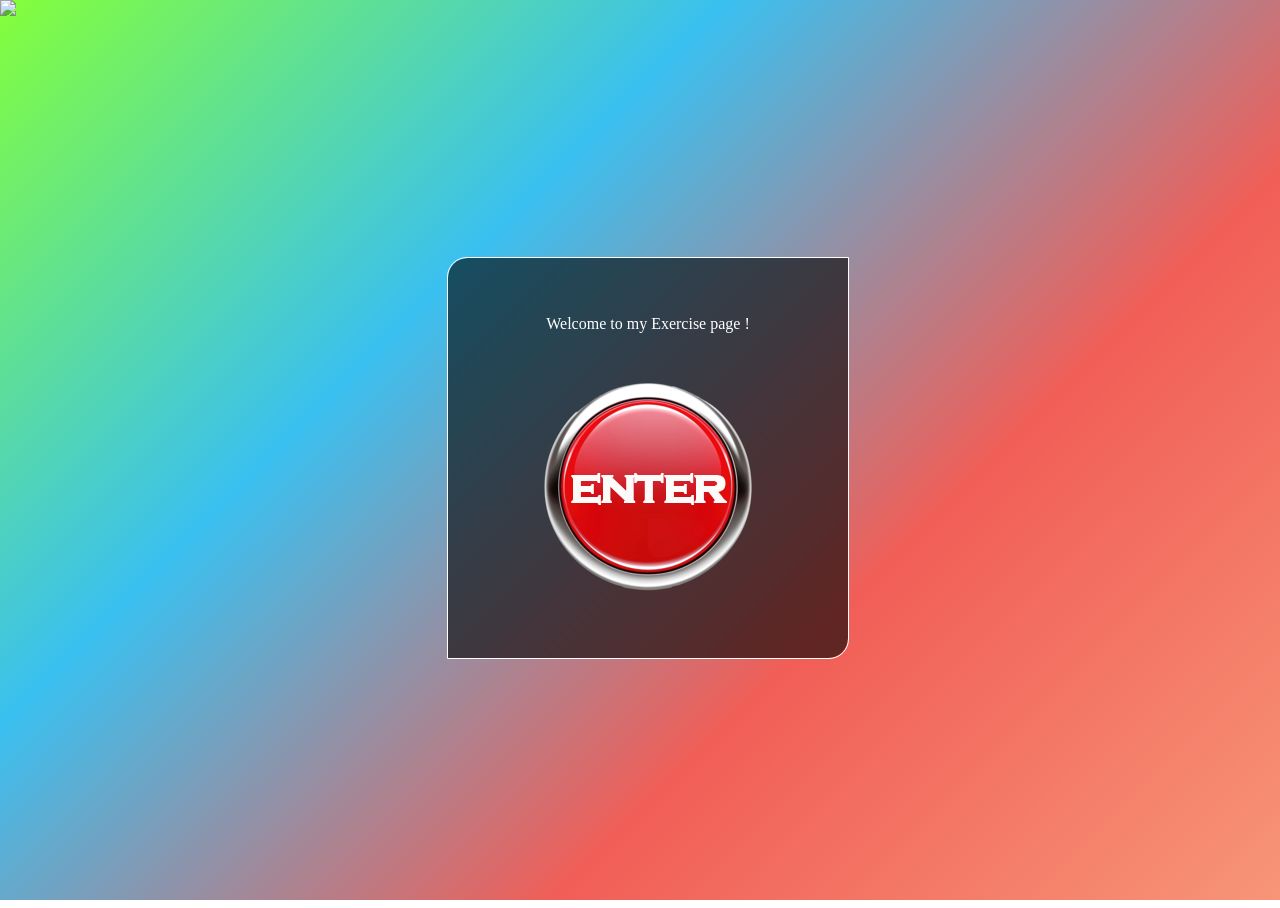
==== index.html @ cd5940e5 "Add files via upload" ====
<!doctype html>
<html>
<head>
	<link rel="icon" type="image/x-icon" href="images/inti_logo.png">
<meta charset="utf-8">
<title>Ex4</title>
<Style>
html, body {
  width: 100%;
  height:100%;
}

body {
    background: linear-gradient(-45deg, #F79577, #F15E57, #3AC0F0, #84FF3A);
    background-size: 400% 400%;
    animation: gradient 15s ease infinite;
}

@keyframes gradient {
    0% {
        background-position: 0% 50%;
    }
    50% {
        background-position: 100% 50%;
    }
    100% {
        background-position: 0% 50%;
    }
}
</Style>
	
<style>

*{ cursor: url("images/among us normal.cur"), default; }

</style>
	
<style>

.box {
    position: relative;
    width: 400px;
    height: 400px;
    background: transparent;
    border: 1px solid #fff;
    border-top-left-radius: 20px;
    border-bottom-right-radius: 20px;
}

.box:before {
    content: '';
    position: absolute;
    width: 100%;
    height: 100%;
    background: rgba(0,0,0,.6);
    border-top-left-radius: 20px;
    border-bottom-right-radius: 20px;
    z-index: -1;
}

.box #tbox1 {
    text-align: center;
    line-height: 100px;
    color: #fff;
}

</style>
	
<style>

body {

width: 100%;
height: 100vh;
background-size: cover;
background-position: center;
background-repeat: no-repeat;
display: flex;
justify-content: center;
align-items: center;

}

</style>
<script type="text/javascript">
function MM_preloadImages() { //v3.0
  var d=document; if(d.images){ if(!d.MM_p) d.MM_p=new Array();
    var i,j=d.MM_p.length,a=MM_preloadImages.arguments; for(i=0; i<a.length; i++)
    if (a[i].indexOf("#")!=0){ d.MM_p[j]=new Image; d.MM_p[j++].src=a[i];}}
}

function MM_swapImgRestore() { //v3.0
  var i,x,a=document.MM_sr; for(i=0;a&&i<a.length&&(x=a[i])&&x.oSrc;i++) x.src=x.oSrc;
}

function MM_findObj(n, d) { //v4.01
  var p,i,x;  if(!d) d=document; if((p=n.indexOf("?"))>0&&parent.frames.length) {
    d=parent.frames[n.substring(p+1)].document; n=n.substring(0,p);}
  if(!(x=d[n])&&d.all) x=d.all[n]; for (i=0;!x&&i<d.forms.length;i++) x=d.forms[i][n];
  for(i=0;!x&&d.layers&&i<d.layers.length;i++) x=MM_findObj(n,d.layers[i].document);
  if(!x && d.getElementById) x=d.getElementById(n); return x;
}

function MM_swapImage() { //v3.0
  var i,j=0,x,a=MM_swapImage.arguments; document.MM_sr=new Array; for(i=0;i<(a.length-2);i+=3)
   if ((x=MM_findObj(a[i]))!=null){document.MM_sr[j++]=x; if(!x.oSrc) x.oSrc=x.src; x.src=a[i+2];}
}
function MM_openBrWindow(theURL,winName,features) { //v2.0
  window.open(theURL,winName,features);
}
</script>
</head>

<body onLoad="MM_preloadImages('images/p2.png')">
	
<script language="JavaScript1.2">

var trailLength = 8 // The length of trail (8 by default; put more for longer "tail")
var path = "images/inti_logo.png" // URL of your image

var standardbody=(document.compatMode=="CSS1Compat")? document.documentElement : document.body //create reference to common "body" across doctypes
var i,d = 0

function initTrail() { // prepares the script
  images = new Array() // prepare the image array
  for (i = 0; i < parseInt(trailLength); i++) {
    images[i] = new Image()
    images[i].src = path // i am still confused with js & css
  }
  storage = new Array() // prepare the storage for the coordinates
  for (i = 0; i < images.length*3; i++) {
    storage[i] = 0
  }
  for (i = 0; i < images.length; i++) { // make divs for IE and layers for Navigator
    document.write('<div id="obj' + i + '" style="position: absolute; z-Index: 100; height: 0; width: 0"><img src="' + images[i].src + '"></div>')
  }
  trail()
}
function trail() { // trailing function
  for (i = 0; i < images.length; i++) { // for every div/layer
    document.getElementById("obj" + i).style.top = storage[d]+'px' // the Y-coordinate
    document.getElementById("obj" + i).style.left = + storage[d+1]+'px' // the X-coordinate
    d = d+2
  }
  for (i = storage.length; i >= 2; i--) { // save the coordinate for the div/layer that's behind
    storage[i] = storage[i-2]
  }
  d = 0 // reset for future use
  var timer = setTimeout("trail()",10) // call recursively 
}
function processEvent(e) { // catches and processes the mousemove event 
  if (window.event) { // for IE
    storage[0] = window.event.y+standardbody.scrollTop+10
    storage[1] = window.event.x+standardbody.scrollLeft+10
  } else {
    storage[0] = e.pageY+12
    storage[1] = e.pageX+12
  }
}

  initTrail() 
  document.onmousemove = processEvent // start capturing

//-->
</script>

	<div class="box">
<p id="tbox1"> Welcome to my Exercise page  !<img src="images/pl1.png" alt="" width="228" height="228" id="Image1" onClick="MM_openBrWindow('../ex1/Hi.htm','','width=2000,height=1000')" onMouseOver="MM_swapImage('Image1','','images/p2.png',1)" onMouseOut="MM_swapImgRestore()"/></p>
</div>
	
</body>
</html>
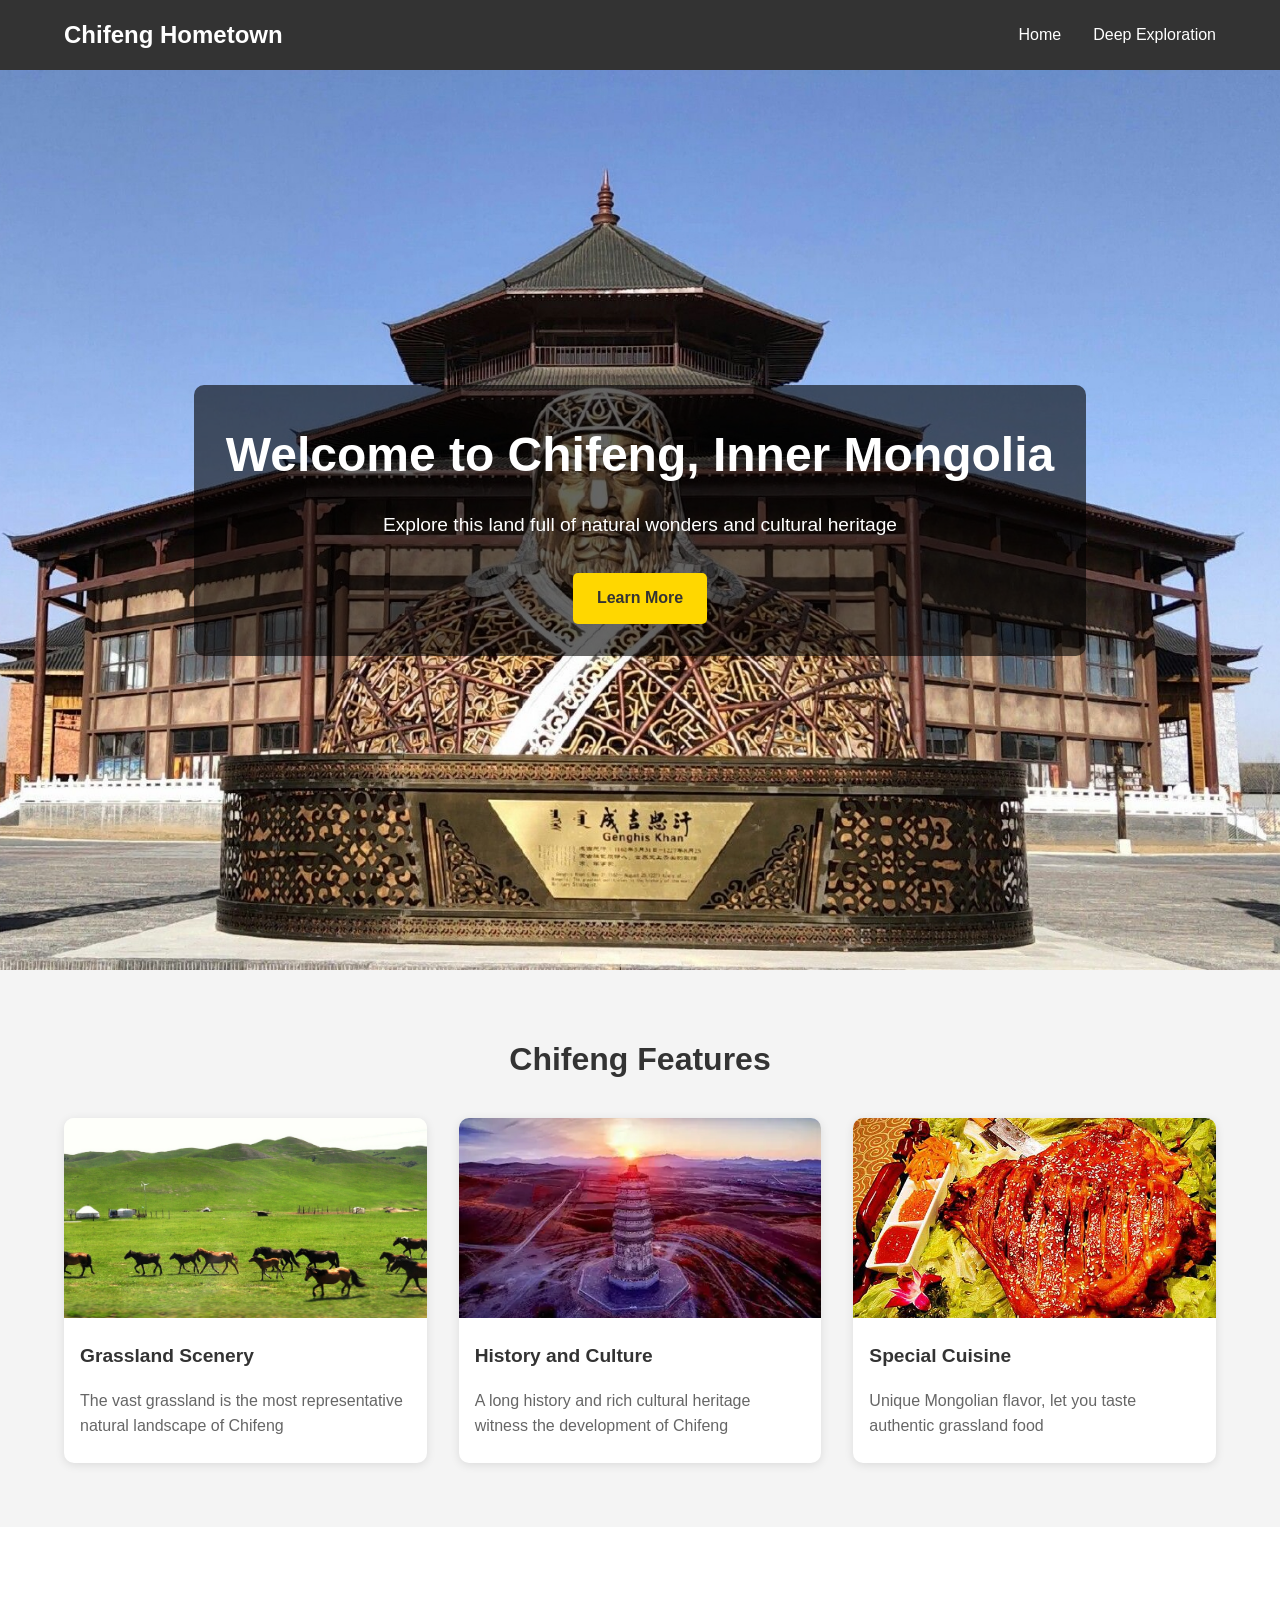
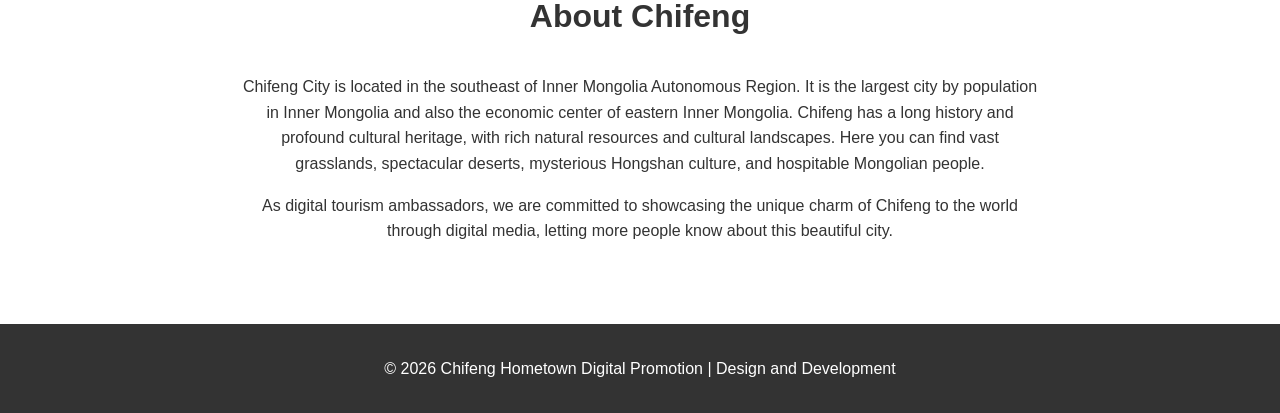
==== commit f2fae35f: "Add files via upload" ====
--- a/index.html
+++ b/index.html
@@ -1,172 +1,70 @@
-<!doctype html>
-<html>
+<!DOCTYPE html>
+<html lang="en">
 <head>
-	<link rel="icon" type="image/x-icon" href="images/inti_logo.png">
-<meta charset="utf-8">
-<title>Ex4</title>
-<Style>
-html, body {
-  width: 100%;
-  height:100%;
-}
+    <meta charset="UTF-8">
+    <meta name="viewport" content="width=device-width, initial-scale=1.0">
+    <title>Chifeng, Inner Mongolia - Beautiful Hometown</title>
+    <link rel="stylesheet" href="css/style.css">
+</head>
+<body>
+    <!-- Navigation -->
+    <nav class="navbar">
+        <div class="container">
+            <h1 class="logo">Chifeng Hometown</h1>
+            <ul class="nav-links">
+                <li><a href="index.html">Home</a></li>
+                <li><a href="about.html">Deep Exploration</a></li>
+            </ul>
+        </div>
+    </nav>
 
-body {
-    background: linear-gradient(-45deg, #F79577, #F15E57, #3AC0F0, #84FF3A);
-    background-size: 400% 400%;
-    animation: gradient 15s ease infinite;
-}
+    <!-- Hero Section -->
+    <header class="hero">
+        <div class="hero-content">
+            <h2>Welcome to Chifeng, Inner Mongolia</h2>
+            <p>Explore this land full of natural wonders and cultural heritage</p>
+            <a href="about.html" class="btn">Learn More</a>
+        </div>
+    </header>
 
-@keyframes gradient {
-    0% {
-        background-position: 0% 50%;
-    }
-    50% {
-        background-position: 100% 50%;
-    }
-    100% {
-        background-position: 0% 50%;
-    }
-}
-</Style>
-	
-<style>
+    <!-- Features Section -->
+    <section class="features">
+        <div class="container">
+            <h3>Chifeng Features</h3>
+            <div class="feature-cards">
+                <div class="card">
+                    <img src="img/cf2.jpg" alt="Grassland Scenery">
+                    <h4>Grassland Scenery</h4>
+                    <p>The vast grassland is the most representative natural landscape of Chifeng</p>
+                </div>
+                <div class="card">
+                    <img src="img/cf3.webp" alt="History and Culture">
+                    <h4>History and Culture</h4>
+                    <p>A long history and rich cultural heritage witness the development of Chifeng</p>
+                </div>
+                <div class="card">
+                    <img src="img/cf4.jpg" alt="Special Cuisine">
+                    <h4>Special Cuisine</h4>
+                    <p>Unique Mongolian flavor, let you taste authentic grassland food</p>
+                </div>
+            </div>
+        </div>
+    </section>
 
-*{ cursor: url("images/among us normal.cur"), default; }
+    <!-- Introduction Section -->
+    <section class="intro">
+        <div class="container">
+            <h3>About Chifeng</h3>
+            <p>Chifeng City is located in the southeast of Inner Mongolia Autonomous Region. It is the largest city by population in Inner Mongolia and also the economic center of eastern Inner Mongolia. Chifeng has a long history and profound cultural heritage, with rich natural resources and cultural landscapes. Here you can find vast grasslands, spectacular deserts, mysterious Hongshan culture, and hospitable Mongolian people.</p>
+            <p>As digital tourism ambassadors, we are committed to showcasing the unique charm of Chifeng to the world through digital media, letting more people know about this beautiful city.</p>
+        </div>
+    </section>
 
-</style>
-	
-<style>
-
-.box {
-    position: relative;
-    width: 400px;
-    height: 400px;
-    background: transparent;
-    border: 1px solid #fff;
-    border-top-left-radius: 20px;
-    border-bottom-right-radius: 20px;
-}
-
-.box:before {
-    content: '';
-    position: absolute;
-    width: 100%;
-    height: 100%;
-    background: rgba(0,0,0,.6);
-    border-top-left-radius: 20px;
-    border-bottom-right-radius: 20px;
-    z-index: -1;
-}
-
-.box #tbox1 {
-    text-align: center;
-    line-height: 100px;
-    color: #fff;
-}
-
-</style>
-	
-<style>
-
-body {
-
-width: 100%;
-height: 100vh;
-background-size: cover;
-background-position: center;
-background-repeat: no-repeat;
-display: flex;
-justify-content: center;
-align-items: center;
-
-}
-
-</style>
-<script type="text/javascript">
-function MM_preloadImages() { //v3.0
-  var d=document; if(d.images){ if(!d.MM_p) d.MM_p=new Array();
-    var i,j=d.MM_p.length,a=MM_preloadImages.arguments; for(i=0; i<a.length; i++)
-    if (a[i].indexOf("#")!=0){ d.MM_p[j]=new Image; d.MM_p[j++].src=a[i];}}
-}
-
-function MM_swapImgRestore() { //v3.0
-  var i,x,a=document.MM_sr; for(i=0;a&&i<a.length&&(x=a[i])&&x.oSrc;i++) x.src=x.oSrc;
-}
-
-function MM_findObj(n, d) { //v4.01
-  var p,i,x;  if(!d) d=document; if((p=n.indexOf("?"))>0&&parent.frames.length) {
-    d=parent.frames[n.substring(p+1)].document; n=n.substring(0,p);}
-  if(!(x=d[n])&&d.all) x=d.all[n]; for (i=0;!x&&i<d.forms.length;i++) x=d.forms[i][n];
-  for(i=0;!x&&d.layers&&i<d.layers.length;i++) x=MM_findObj(n,d.layers[i].document);
-  if(!x && d.getElementById) x=d.getElementById(n); return x;
-}
-
-function MM_swapImage() { //v3.0
-  var i,j=0,x,a=MM_swapImage.arguments; document.MM_sr=new Array; for(i=0;i<(a.length-2);i+=3)
-   if ((x=MM_findObj(a[i]))!=null){document.MM_sr[j++]=x; if(!x.oSrc) x.oSrc=x.src; x.src=a[i+2];}
-}
-function MM_openBrWindow(theURL,winName,features) { //v2.0
-  window.open(theURL,winName,features);
-}
-</script>
-</head>
-
-<body onLoad="MM_preloadImages('images/p2.png')">
-	
-<script language="JavaScript1.2">
-
-var trailLength = 8 // The length of trail (8 by default; put more for longer "tail")
-var path = "images/inti_logo.png" // URL of your image
-
-var standardbody=(document.compatMode=="CSS1Compat")? document.documentElement : document.body //create reference to common "body" across doctypes
-var i,d = 0
-
-function initTrail() { // prepares the script
-  images = new Array() // prepare the image array
-  for (i = 0; i < parseInt(trailLength); i++) {
-    images[i] = new Image()
-    images[i].src = path // i am still confused with js & css
-  }
-  storage = new Array() // prepare the storage for the coordinates
-  for (i = 0; i < images.length*3; i++) {
-    storage[i] = 0
-  }
-  for (i = 0; i < images.length; i++) { // make divs for IE and layers for Navigator
-    document.write('<div id="obj' + i + '" style="position: absolute; z-Index: 100; height: 0; width: 0"><img src="' + images[i].src + '"></div>')
-  }
-  trail()
-}
-function trail() { // trailing function
-  for (i = 0; i < images.length; i++) { // for every div/layer
-    document.getElementById("obj" + i).style.top = storage[d]+'px' // the Y-coordinate
-    document.getElementById("obj" + i).style.left = + storage[d+1]+'px' // the X-coordinate
-    d = d+2
-  }
-  for (i = storage.length; i >= 2; i--) { // save the coordinate for the div/layer that's behind
-    storage[i] = storage[i-2]
-  }
-  d = 0 // reset for future use
-  var timer = setTimeout("trail()",10) // call recursively 
-}
-function processEvent(e) { // catches and processes the mousemove event 
-  if (window.event) { // for IE
-    storage[0] = window.event.y+standardbody.scrollTop+10
-    storage[1] = window.event.x+standardbody.scrollLeft+10
-  } else {
-    storage[0] = e.pageY+12
-    storage[1] = e.pageX+12
-  }
-}
-
-  initTrail() 
-  document.onmousemove = processEvent // start capturing
-
-//-->
-</script>
-
-	<div class="box">
-<p id="tbox1"> Welcome to my Exercise page  !<img src="images/pl1.png" alt="" width="228" height="228" id="Image1" onClick="MM_openBrWindow('../ex1/Hi.htm','','width=2000,height=1000')" onMouseOver="MM_swapImage('Image1','','images/p2.png',1)" onMouseOut="MM_swapImgRestore()"/></p>
-</div>
-	
+    <!-- Footer -->
+    <footer class="footer">
+        <div class="container">
+            <p>&copy; 2026 Chifeng Hometown Digital Promotion | Design and Development</p>
+        </div>
+    </footer>
 </body>
-</html>
+</html>
--- a/css/style.css
+++ b/css/style.css
@@ -0,0 +1,263 @@
+/* 全局样式 */
+* {
+    margin: 0;
+    padding: 0;
+    box-sizing: border-box;
+}
+
+body {
+    font-family: Arial, sans-serif;
+    line-height: 1.6;
+    color: #333;
+}
+
+.container {
+    width: 90%;
+    max-width: 1200px;
+    margin: 0 auto;
+}
+
+/* 导航栏样式 */
+.navbar {
+    background-color: #333;
+    color: #fff;
+    padding: 1rem 0;
+}
+
+.navbar .container {
+    display: flex;
+    justify-content: space-between;
+    align-items: center;
+}
+
+.logo {
+    font-size: 1.5rem;
+    font-weight: bold;
+}
+
+.nav-links {
+    display: flex;
+    list-style: none;
+}
+
+.nav-links li {
+    margin-left: 2rem;
+}
+
+.nav-links a {
+    color: #fff;
+    text-decoration: none;
+    font-size: 1rem;
+}
+
+.nav-links a:hover {
+    color: #ffd700;
+}
+
+/* 英雄区域样式 */
+.hero {
+    background-image: url('../img/cf1.jpg');
+    background-size: cover;
+    background-position: center;
+    height: 100vh;
+    display: flex;
+    align-items: center;
+    justify-content: center;
+    text-align: center;
+    color: #fff;
+}
+
+.hero-content {
+    background-color: rgba(0, 0, 0, 0.6);
+    padding: 2rem;
+    border-radius: 10px;
+}
+
+.hero h2 {
+    font-size: 3rem;
+    margin-bottom: 1rem;
+}
+
+.hero p {
+    font-size: 1.2rem;
+    margin-bottom: 2rem;
+}
+
+.btn {
+    display: inline-block;
+    background-color: #ffd700;
+    color: #333;
+    padding: 0.8rem 1.5rem;
+    text-decoration: none;
+    border-radius: 5px;
+    font-weight: bold;
+    transition: background-color 0.3s ease;
+}
+
+.btn:hover {
+    background-color: #ffed4e;
+}
+
+/* 特色介绍样式 */
+.features {
+    padding: 4rem 0;
+    background-color: #f4f4f4;
+}
+
+.features h3 {
+    text-align: center;
+    font-size: 2rem;
+    margin-bottom: 2rem;
+    color: #333;
+}
+
+.feature-cards {
+    display: grid;
+    grid-template-columns: repeat(auto-fit, minmax(300px, 1fr));
+    gap: 2rem;
+}
+
+.card {
+    background-color: #fff;
+    border-radius: 10px;
+    overflow: hidden;
+    box-shadow: 0 2px 10px rgba(0, 0, 0, 0.1);
+}
+
+.card img {
+    width: 100%;
+    height: 200px;
+    object-fit: cover;
+}
+
+.card h4 {
+    padding: 1rem;
+    font-size: 1.2rem;
+    color: #333;
+}
+
+.card p {
+    padding: 0 1rem 1.5rem;
+    color: #666;
+}
+
+/* 简介区域样式 */
+.intro {
+    padding: 4rem 0;
+    background-color: #fff;
+}
+
+.intro h3 {
+    text-align: center;
+    font-size: 2rem;
+    margin-bottom: 2rem;
+    color: #333;
+}
+
+.intro p {
+    margin-bottom: 1rem;
+    text-align: center;
+    max-width: 800px;
+    margin-left: auto;
+    margin-right: auto;
+}
+
+/* 页脚样式 */
+.footer {
+    background-color: #333;
+    color: #fff;
+    text-align: center;
+    padding: 2rem 0;
+}
+
+.footer p {
+    margin: 0;
+}
+
+/* 响应式设计 */
+@media (max-width: 768px) {
+    .navbar .container {
+        flex-direction: column;
+    }
+
+    .nav-links {
+        margin-top: 1rem;
+    }
+
+    .nav-links li {
+        margin: 0 1rem;
+    }
+
+    .hero h2 {
+        font-size: 2rem;
+    }
+
+    .hero p {
+        font-size: 1rem;
+    }
+
+    .features,
+    .intro {
+        padding: 2rem 0;
+    }
+}
+
+@media (max-width: 480px) {
+    .hero h2 {
+        font-size: 1.5rem;
+    }
+
+    .hero p {
+        font-size: 0.9rem;
+    }
+
+    .btn {
+        padding: 0.6rem 1.2rem;
+        font-size: 0.9rem;
+    }
+}
+
+/* 第二页样式 */
+.depth-page {
+    padding: 2rem 0;
+}
+
+.depth-page h2 {
+    text-align: center;
+    font-size: 2.5rem;
+    margin-bottom: 2rem;
+    color: #333;
+}
+
+.depth-content {
+    display: grid;
+    grid-template-columns: repeat(auto-fit, minmax(380px, 1fr));
+    gap: 2rem;
+    margin-top: 2rem;
+}
+
+.depth-item {
+    background-color: #f4f4f4;
+    border-radius: 10px;
+    padding: 1.5rem;
+    box-shadow: 0 2px 10px rgba(0, 0, 0, 0.1);
+}
+
+.depth-item h3 {
+    font-size: 1.5rem;
+    margin-bottom: 1rem;
+    color: #333;
+}
+
+.depth-item p {
+    margin-bottom: 1rem;
+    color: #666;
+}
+
+.depth-item img {
+    width: 100%;
+    height: 400px;
+    object-fit: cover;
+    border-radius: 5px;
+    margin-bottom: 1rem;
+}
